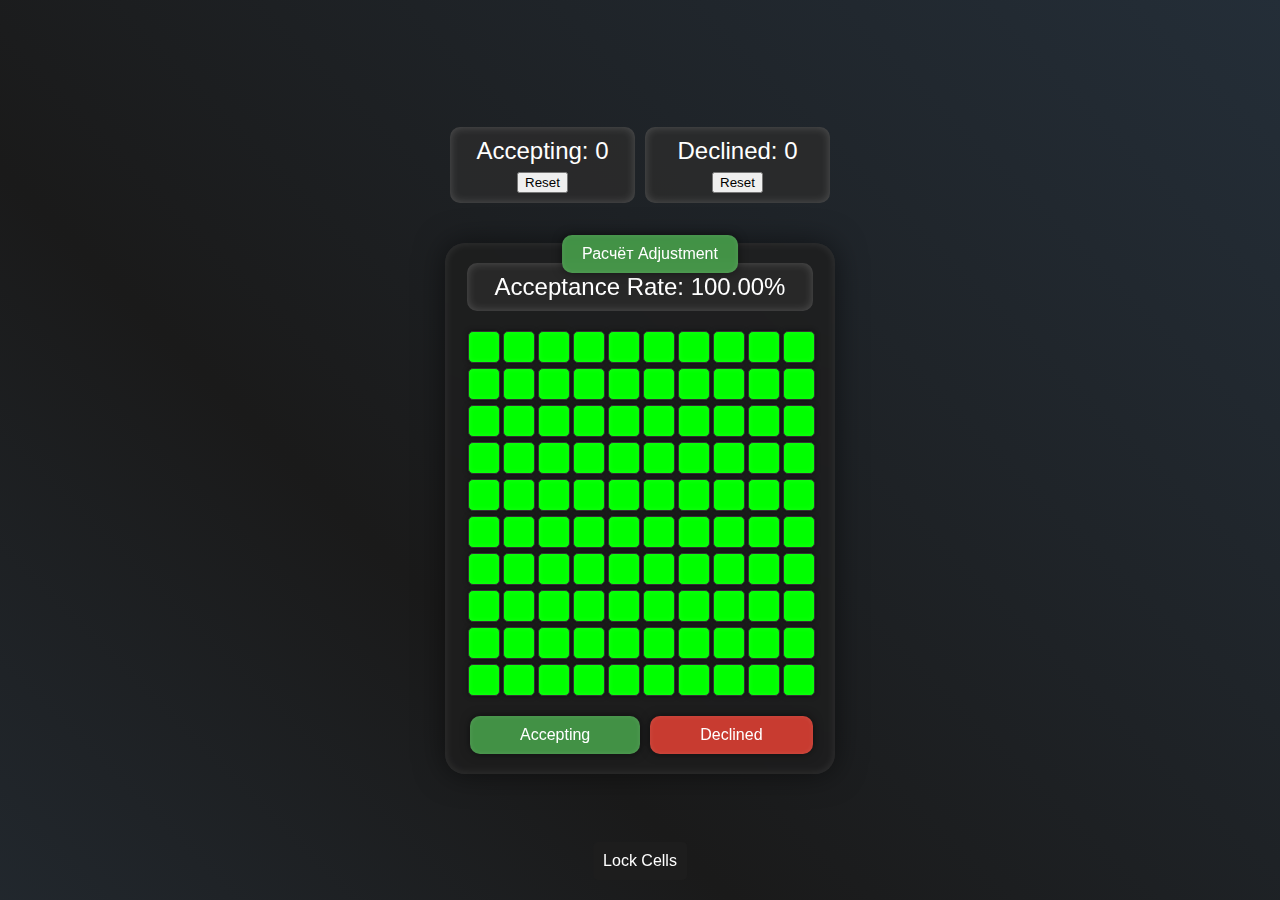
==== index.html @ 36159ce0 "Update index.html" ====
<!DOCTYPE html>
<html lang="en">
<head>
    <meta charset="UTF-8">
    <meta name="viewport" content="width=device-width, initial-scale=1.0">
    <title>Acceptance Rate Calculator</title>
    <link rel="stylesheet" href="styles.css">
    <link rel="manifest" href="manifest.json">
</head>
<body>
    <div class="intro">Stillrem</div>
    <div class="display-container">
        <div class="display green-display">
            Accepting: <span id="accept-count">0</span>
            <button class="reset-button" onclick="resetCount('accept')">Reset</button>
        </div>
        <div class="display red-display">
            Declined: <span id="decline-count">0</span>
            <button class="reset-button" onclick="resetCount('decline')">Reset</button>
        </div>
    </div>
    <div class="calculator">
        <div id="acceptance-rate" class="display">Acceptance Rate: 0.00%</div>
        <div class="cells">
            <!-- Ячейки будут динамически добавлены с помощью JavaScript -->
        </div>
        <div class="buttons">
            <button class="button accept" onclick="paint('green')">Accepting</button>
            <button class="button decline" onclick="paint('red')">Declined</button>
        </div>
    </div>
</div>
    <button class="adjustmentButton">Расчёт Adjustment</button>
    <div id="toggle-switch" style="position: fixed; bottom: 20px; left: 50%; transform: translateX(-50%); background-color: rgba(30, 30, 30, 0.8); padding: 10px; border-radius: 5px; cursor: pointer; color: white;">Toggle Lock</div>
    <script src="script.js"></script>
</body>
</html>
---- styles.css ----
@keyframes gradientAnimation {
    0% {
        background-position: 0% 50%;
    }
    50% {
        background-position: 100% 50%;
    }
    100% {
        background-position: 0% 50%;
    }
}

body {
    font-family: -apple-system, BlinkMacSystemFont, 'Segoe UI', Roboto, Helvetica, Arial, sans-serif;
    padding: 20px;
    margin: 0;
    background: linear-gradient(45deg, 
        #2c3e50,  /* Темно-синий */
        #34495e,  /* Серый */
        #1a1a1a,  /* Почти чёрный */
        #2c3e50,  /* Темно-синий */
        #34495e,  /* Серый */
        #1a1a1a   /* Почти Чёрный */
    );
    background-size: 600% 600%;
    animation: gradientAnimation 30s ease infinite;
    min-height: 100vh;
    display: flex;
    flex-direction: column;
    align-items: center;
    justify-content: center;
    color: #e0e0e0;
    box-sizing: border-box;
    transition: opacity 0.3s ease-in-out;
}

        .display-container {
            display: flex;
            justify-content: space-between;
            width: 380px;
            margin-bottom: 20px;
            gap: 10px
        }

        .calculator {
            width: 350px;
            background-color: rgba(30, 30, 30, 0.8);
            padding: 20px;
            border-radius: 20px;
            box-shadow: 0 0 30px rgba(0, 0, 0, 0.5), inset 0 0 10px rgba(255, 255, 255, 0.1);
            display: flex;
            flex-direction: column;
            align-items: center;
            backdrop-filter: blur(10px);
        }

        .display {
            margin-bottom: 20px;
            font-size: 1.5em;
            text-align: center;
            width: 93%;
            background: rgba(44, 44, 44, 0.8);
            color: #ffffff;
            padding: 10px;
            border-radius: 10px;
            box-shadow: inset 0 0 10px rgba(255, 255, 255, 0.2);
        }

        .cells {
            display: grid;
            grid-template-columns: repeat(10, 30px);
            gap: 5px;
            margin-bottom: 20px;
            justify-content: center;
        }

        .cell {
            width: 30px;
            height: 30px;
            background-color: rgba(30, 30, 30, 0.8);
            border-radius: 5px;
            border: 1px solid #333333;
            box-shadow: 0 0 5px rgba(0, 0, 0, 0.5), inset 0 0 5px rgba(255, 255, 255, 0.1);
            transition: transform 0.2s, box-shadow 0.2s;
        }

        .cell.green:active {
            transform: scale(1.1);
            box-shadow: 0 0 15px rgba(76, 175, 80, 0.8);
        }

        .cell.red {
            background-color: rgba(244, 67, 54, 0.8);
        }

        .buttons {
            display: flex;
            justify-content: space-between;
            width: 100%;
        }

        .button {
            padding: 10px 50px;
            font-size: 1em;
            cursor: pointer;
            border: none;
            border-radius: 10px;
            flex: 1;
            margin: 0 5px;
            color: white;
            background-color: rgba(76, 175, 80, 0.8);
            box-shadow: 0 0 10px rgba(0, 0, 0, 0.5), inset 0 0 5px rgba(255, 255, 255, 0.1);
            transition: transform 0.2s, box-shadow 0.2s;
            backdrop-filter: blur(5px);
        }

        .accept {
            background-color: rgba(76, 175, 80, 0.8);
        }

        .decline {
            background-color: rgba(244, 67, 54, 0.8);
        }

        .footer {
            margin-top: 20px;
            font-size: 0.8em;
            color: #fff;
            opacity: 0.5;
        }

.cell.green {
    background-color: rgba(76, 175, 80, 0.8); /* Зеленый цвет для нажатых ячеек */
    animation: pulse 1s infinite alternate; /* Анимация для зеленых ячеек */
}

.cell.red {
    background-color: rgba(244, 67, 54, 0.8); /* Красный цвет для не нажатых ячеек */
}

@keyframes pulse {
    from {
        transform: scale(1);
        box-shadow: 0 0 5px rgba(0, 0, 0, 0.5), inset 0 0 15px rgba(255, 255, 255, 0.2);
    }
    to {
        transform: scale(1.1);
        box-shadow: 0 0 10px rgba(76, 175, 80, 0.5), inset 0 0 20px rgba(255, 255, 255, 0.3);
    }
}

.intro {
    position: absolute;
    top: 17%;
    left: 50%;
    transform: translate(-50%, 0);
    font-size: 2em;
    color: #ffffff;
    opacity: 0;
    animation: fadeInOut 7s forwards;
}
.orders-needed {
        color: #ffffff;
}

.adjustmentButton {
    padding: 10px 20px;
    font-size: 1em;
    cursor: pointer;
    border: none;
    border-radius: 10px;
    color: white;
    background-color: rgba(76, 175, 80, 0.8);
    box-shadow: 0 0 10px rgba(0, 0, 0, 0.5), inset 0 0 5px rgba(255, 255, 255, 0.1);
    transition: transform 0.2s, box-shadow 0.2s;
    backdrop-filter: blur(5px);
    margin: 10px;
    position: absolute;
    top: 25%;
    left: 50%;
    transform: translate(-50%, 0);
}

@keyframes fadeInOut {
    0% 100% {
        opacity: 0;
    }
    50% {
        opacity: 1;
    }
}
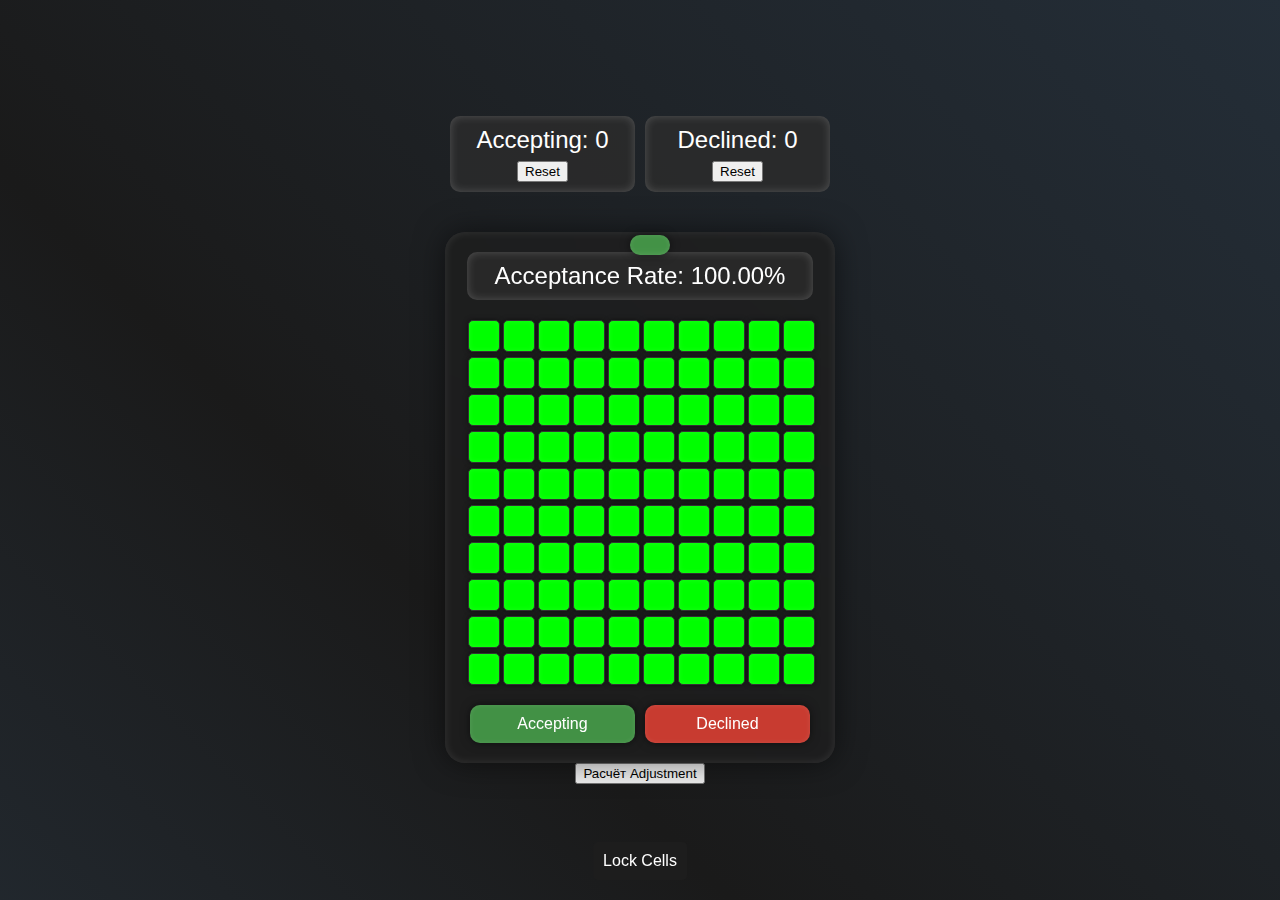
==== commit 8e6ddf71: "Update index.html" ====
--- a/index.html
+++ b/index.html
@@ -30,7 +30,8 @@
         </div>
     </div>
 </div>
-    <button class="adjustmentButton">Расчёт Adjustment</button>
+    <div class="adjustmentButton"></div>
+    <button id="adjustmentButton">Расчёт Adjustment</button>
     <div id="toggle-switch" style="position: fixed; bottom: 20px; left: 50%; transform: translateX(-50%); background-color: rgba(30, 30, 30, 0.8); padding: 10px; border-radius: 5px; cursor: pointer; color: white;">Toggle Lock</div>
     <script src="script.js"></script>
 </body>
--- a/styles.css
+++ b/styles.css
@@ -100,7 +100,7 @@
         }
 
         .button {
-            padding: 10px 50px;
+            padding: 10px 20px;
             font-size: 1em;
             cursor: pointer;
             border: none;
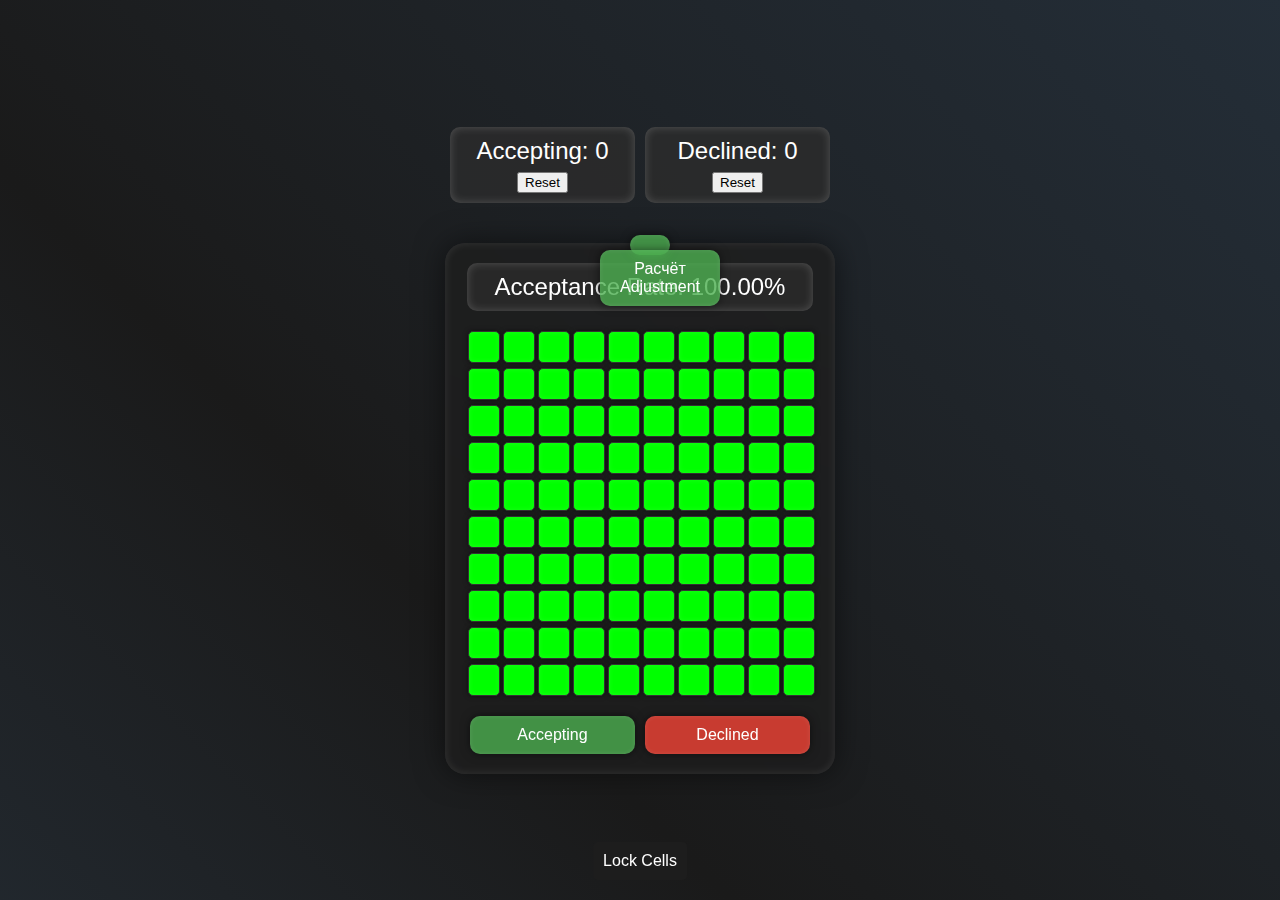
==== commit fdaeede7: "Update index.html" ====
--- a/index.html
+++ b/index.html
@@ -30,8 +30,9 @@
         </div>
     </div>
 </div>
-    <div class="adjustmentButton"></div>
-    <button id="adjustmentButton">Расчёт Adjustment</button>
+    <div class="adjustmentButton">
+    <button class="adjustmentButton">Расчёт Adjustment</button>
+    </div>
     <div id="toggle-switch" style="position: fixed; bottom: 20px; left: 50%; transform: translateX(-50%); background-color: rgba(30, 30, 30, 0.8); padding: 10px; border-radius: 5px; cursor: pointer; color: white;">Toggle Lock</div>
     <script src="script.js"></script>
 </body>
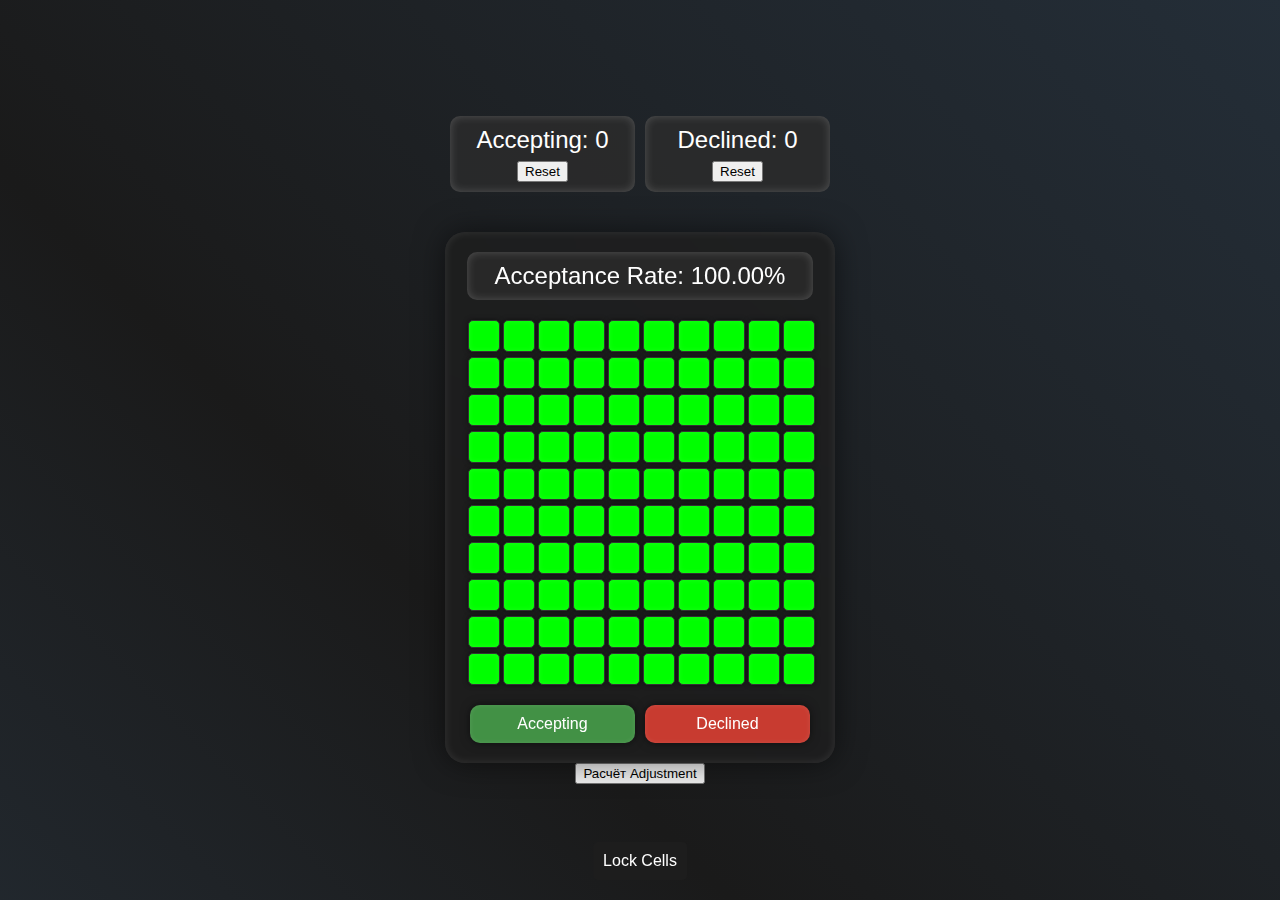
==== commit 6e5f4188: "Update index.html" ====
--- a/index.html
+++ b/index.html
@@ -30,9 +30,7 @@
         </div>
     </div>
 </div>
-    <div class="adjustmentButton">
-    <button class="adjustmentButton">Расчёт Adjustment</button>
-    </div>
+    <button id="adjustmentButton">Расчёт Adjustment</button>
     <div id="toggle-switch" style="position: fixed; bottom: 20px; left: 50%; transform: translateX(-50%); background-color: rgba(30, 30, 30, 0.8); padding: 10px; border-radius: 5px; cursor: pointer; color: white;">Toggle Lock</div>
     <script src="script.js"></script>
 </body>
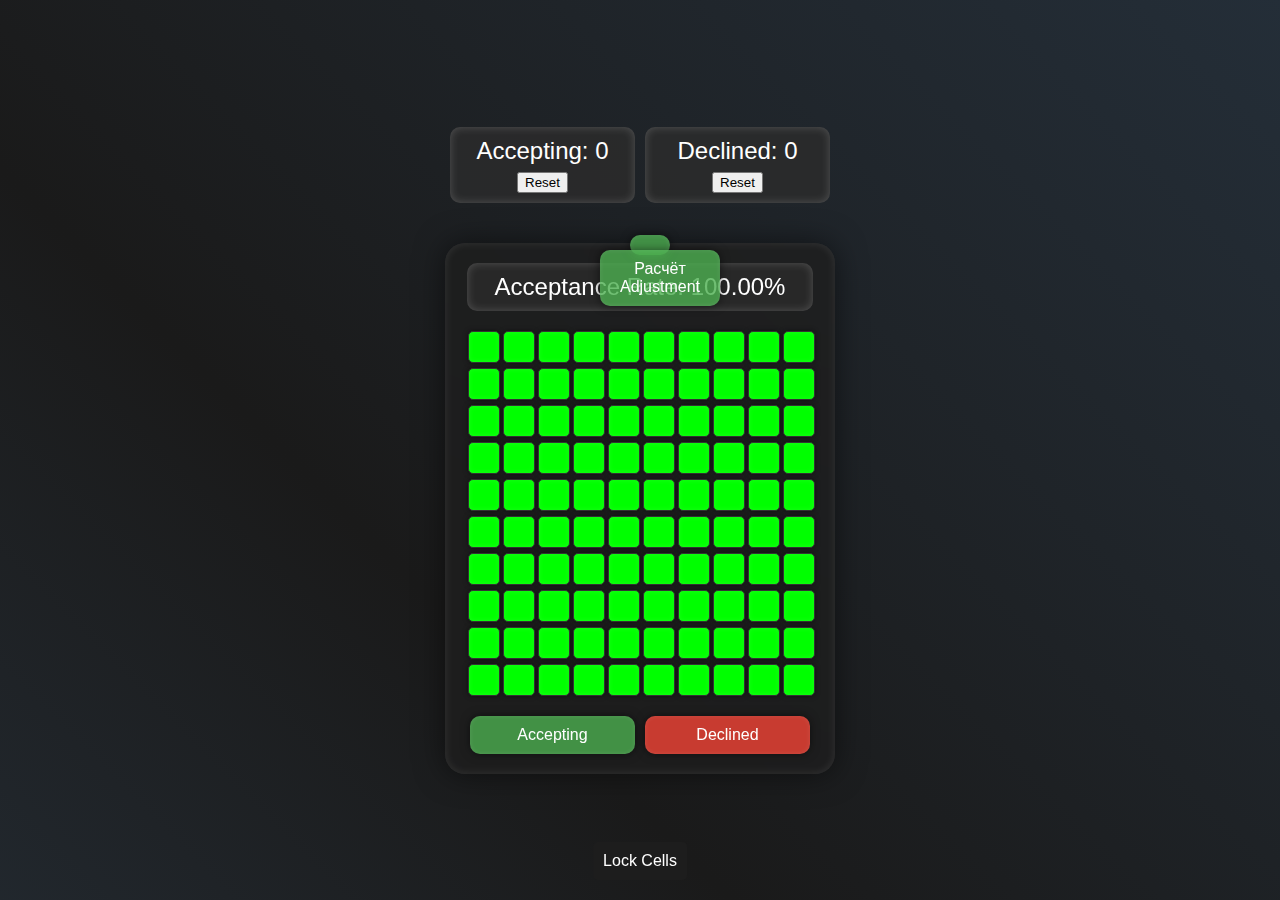
==== commit 8852cf0c: "Update index.html" ====
--- a/index.html
+++ b/index.html
@@ -30,7 +30,8 @@
         </div>
     </div>
 </div>
-    <button id="adjustmentButton">Расчёт Adjustment</button>
+    <div class="adjustmentButton"><button class="adjustmentButton">Расчёт Adjustment</button>
+    </div>
     <div id="toggle-switch" style="position: fixed; bottom: 20px; left: 50%; transform: translateX(-50%); background-color: rgba(30, 30, 30, 0.8); padding: 10px; border-radius: 5px; cursor: pointer; color: white;">Toggle Lock</div>
     <script src="script.js"></script>
 </body>
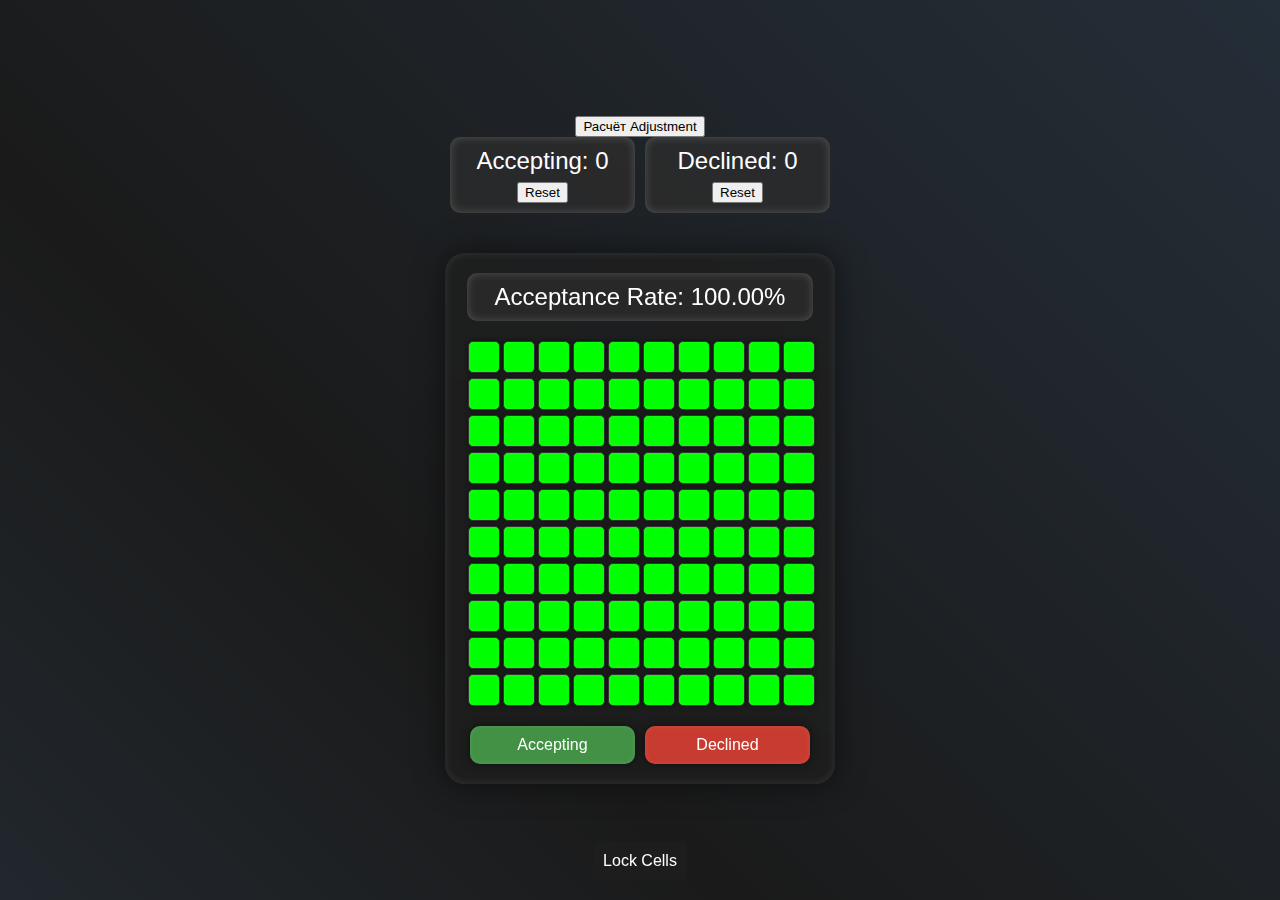
==== commit c5a7e329: "Update index.html" ====
--- a/index.html
+++ b/index.html
@@ -8,6 +8,7 @@
     <link rel="manifest" href="manifest.json">
 </head>
 <body>
+    <button id="adjustmentButton">Расчёт Adjustment</button>
     <div class="intro">Stillrem</div>
     <div class="display-container">
         <div class="display green-display">
@@ -30,8 +31,6 @@
         </div>
     </div>
 </div>
-    <div class="adjustmentButton"><button class="adjustmentButton">Расчёт Adjustment</button>
-    </div>
     <div id="toggle-switch" style="position: fixed; bottom: 20px; left: 50%; transform: translateX(-50%); background-color: rgba(30, 30, 30, 0.8); padding: 10px; border-radius: 5px; cursor: pointer; color: white;">Toggle Lock</div>
     <script src="script.js"></script>
 </body>
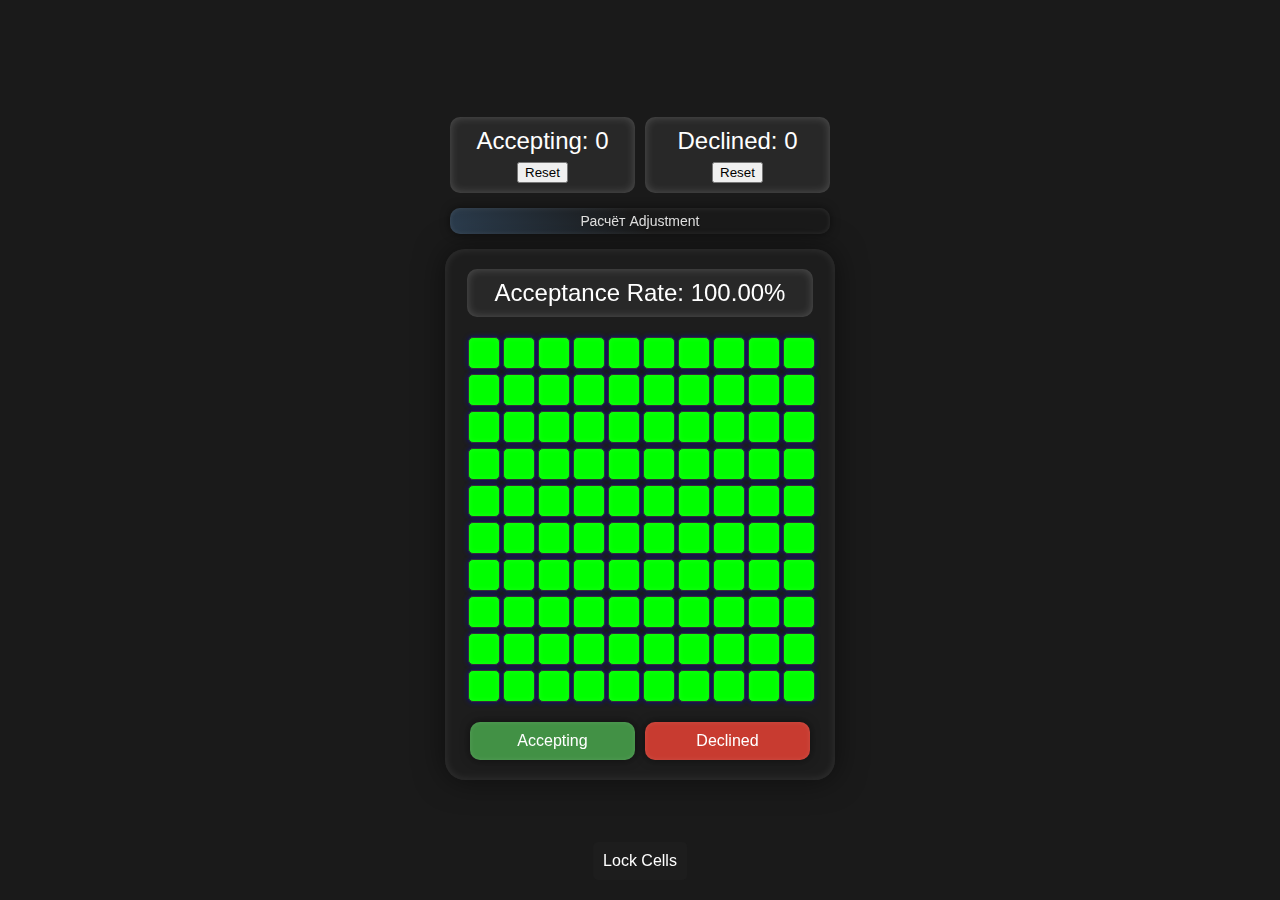
==== commit cf335643: "Update index.html" ====
--- a/index.html
+++ b/index.html
@@ -8,8 +8,7 @@
     <link rel="manifest" href="manifest.json">
 </head>
 <body>
-    <button id="adjustmentButton">Расчёт Adjustment</button>
-    <div class="intro">Stillrem</div>
+    <div class="intro">Sti11rem</div>
     <div class="display-container">
         <div class="display green-display">
             Accepting: <span id="accept-count">0</span>
@@ -19,6 +18,9 @@
             Declined: <span id="decline-count">0</span>
             <button class="reset-button" onclick="resetCount('decline')">Reset</button>
         </div>
+    </div>
+    <div class="adjustmentButton">
+    <button id="adjustmentButton">Расчёт Adjustment</button>
     </div>
     <div class="calculator">
         <div id="acceptance-rate" class="display">Acceptance Rate: 0.00%</div>
--- a/styles.css
+++ b/styles.css
@@ -14,13 +14,15 @@
     font-family: -apple-system, BlinkMacSystemFont, 'Segoe UI', Roboto, Helvetica, Arial, sans-serif;
     padding: 20px;
     margin: 0;
-    background: linear-gradient(45deg, 
+    margin-top: -20px;
+    background-color: #1a1a1a;
+    /*background: linear-gradient(45deg, 
         #2c3e50,  /* Темно-синий */
-        #34495e,  /* Серый */
-        #1a1a1a,  /* Почти чёрный */
-        #2c3e50,  /* Темно-синий */
-        #34495e,  /* Серый */
-        #1a1a1a   /* Почти Чёрный */
+        /*#34495e, /* Серый */
+        /*#1a1a1a,  /* Почти чёрный */
+        /*#2c3e50,  /* Темно-синий */
+        /*#34495e,  /* Серый */
+        /*#1a1a1a   /* Почти Чёрный */
     );
     background-size: 600% 600%;
     animation: gradientAnimation 30s ease infinite;
@@ -80,7 +82,7 @@
             background-color: rgba(30, 30, 30, 0.8);
             border-radius: 5px;
             border: 1px solid #333333;
-            box-shadow: 0 0 5px rgba(0, 0, 0, 0.5), inset 0 0 5px rgba(255, 255, 255, 0.1);
+            box-shadow: 0 0 5px rgba(0, 0, 255, 0.5), inset 0 0 5px rgba(255, 255, 255, 0.1);
             transition: transform 0.2s, box-shadow 0.2s;
         }
 
@@ -150,35 +152,61 @@
 }
 
 .intro {
-    position: absolute;
-    top: 17%;
-    left: 50%;
-    transform: translate(-50%, 0);
+    position: relative;
+    top: 0;
+    display: flex;
+    justify-content: center;
+    align-items: center;
+    text-align: center;
     font-size: 2em;
     color: #ffffff;
     opacity: 0;
     animation: fadeInOut 7s forwards;
-}
+    margin: 0;
+    margin-top: 0;
+    padding: 0;
+}
+
+.display-container {
+    position: relative; /* Устанавливаем относительное позиционирование для контейнера */
+    width: 380px;
+    margin-bottom: 10px;
+    display: flex;
+    justify-content: center; /* Центрируем содержимое по горизонтали */
+    gap: 10px;
+}
+
 .orders-needed {
         color: #ffffff;
 }
 
-.adjustmentButton {
-    padding: 10px 20px;
-    font-size: 1em;
-    cursor: pointer;
+#adjustmentButton {
+    position: relative;
+    justify-content: center; /* Выравнивание по центру, если нужно */
+    bottom: 15px;
+    width: 380px; /* Уменьшена ширина, если нужно */
+    margin: 0; /* Сокращение внешних отступов */
+    display: flex;
+    flex-direction: row;
+    text-align: center;
+    align-items: center;
+    padding: 5px 10px; /* Уменьшены внутренние отступы */
+    background: linear-gradient(45deg, #2c3e50, #1a1a1a, #1a1a1a);
     border: none;
     border-radius: 10px;
-    color: white;
-    background-color: rgba(76, 175, 80, 0.8);
-    box-shadow: 0 0 10px rgba(0, 0, 0, 0.5), inset 0 0 5px rgba(255, 255, 255, 0.1);
-    transition: transform 0.2s, box-shadow 0.2s;
-    backdrop-filter: blur(5px);
-    margin: 10px;
-    position: absolute;
-    top: 25%;
-    left: 50%;
-    transform: translate(-50%, 0);
+    backdrop-filter: blur(10px);
+    box-shadow: 0 0 10px rgba(0, 0, 0, 0.5), inset 0 0 5px rgba(255, 255, 255, 0.1); /* Уменьшена тень */
+    color: #e0e0e0;
+    text-shadow: 0 1px 2px rgba(0, 0, 0, 0.2);
+    font-size: 14px;
+    cursor: pointer;
+    transition: transform 0.3s ease, box-shadow 0.3s ease;
+}
+
+#adjustmentButton:hover {
+    transform: scale(1.05);
+    background-color: rgba(0, 0, 255, 0.3);
+    box-shadow: 0 0 25px rgba(0, 0, 255, 0.8);
 }
 
 @keyframes fadeInOut {
